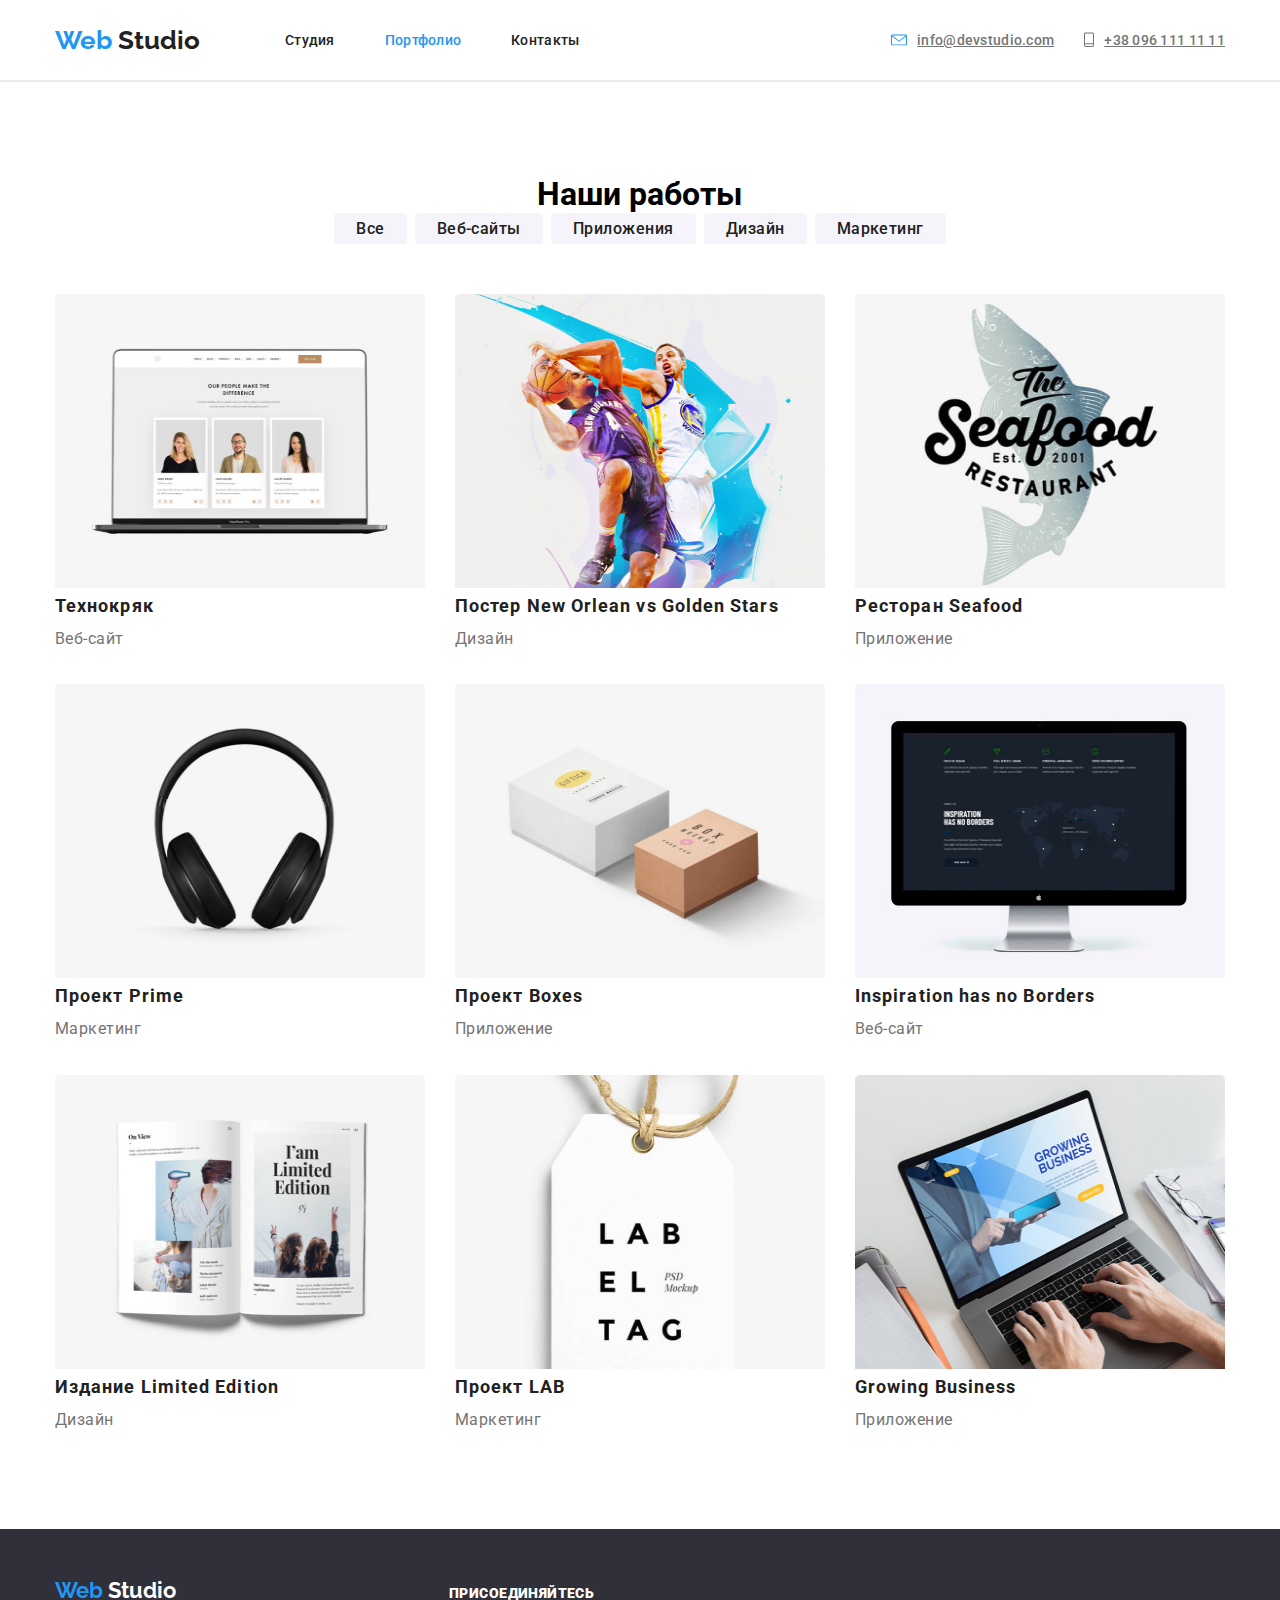
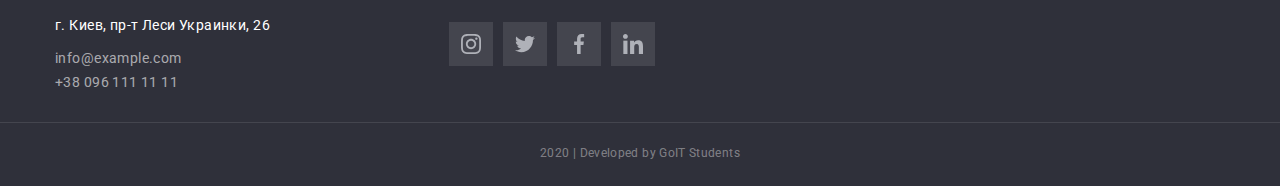
==== portfolio.html @ d361bc12 "добавляет файлы з ДЗ3" ====
<!DOCTYPE html>
<html lang="ru">
  <head>
    <meta charset="UTF-8" />
    <meta name="viewport" content="width=device-width, initial-scale=1.0" />
    <title>Portfolio</title>
    <link href="https://fonts.googleapis.com/css2?family=Raleway:wght@700&family=Roboto:wght@400;500;700;900&display=swap" rel="stylesheet">
    <link rel="stylesheet" href="https://cdnjs.cloudflare.com/ajax/libs/modern-normalize/0.6.0/modern-normalize.min.css">
    <link rel="stylesheet" href="./css/common.css">
    <link rel="stylesheet" href="./css/portfolio.css">
  </head>
  <body>
    <!-- Шапка сайта -->
    <header class="header">
      <header class="header">
        <div class="container main">
          <nav class="main-nav">
            <a class="link logo" href="./index.html"><span class="logo-accent">Web</span> Studio</a>
            <ul class="list site-nav">
              <li class="item">
                <a class="link" href="./index.html">Студия</a>
              </li>
              <li class="item">
                <a class="link current" href="./portfolio.html">Портфолио</a>
              </li>
              <li class="item">
                <a class="link" href="#">Контакты</a>
              </li>
            </ul>
          </nav>
          <ul class="list site-nav site-contacts">
            <li class="contacts-main">
              <img src="./images/mail.svg" alt="mail" />
              <a  class="link-contact" href="mailto:info@devstudio.com">info@devstudio.com</a>
            </li>
            <li class="contacts-main">
              <img src="./images/telefone.svg" alt="Telefone" />
              <a class="link-contact" href="tel:+380961111111">+38 096 111 11 11</a>
            </li>
          </ul>
        </div>
      </header>
    </header>
    <!-- Наши работы -->
    <main>
        <section class="section">
          <div class="container">
            <h1>Наши работы</h1>
            <ul class="list main-button">
                <li class="item">
                    <button class="section-buttom" type="button">Все</button>
                </li>
                <li class="item">
                    <button class="section-buttom" type="button">Веб-сайты</button>
                </li>
                <li class="item">
                    <button class="section-buttom" type="button">Приложения</button>
                </li>
                <li class="item">
                    <button class="section-buttom" type="button">Дизайн</button>
                </li>
                <li class="item">
                    <button class="section-buttom" type="button">Маркетинг</button>
                </li>
            </ul>
            <ul class="list our-works">
                <li class="item">
                    <a href="#" class="link">
                        <img src="./images/tehnocryac.jpg" alt="Ноутбук" width="370" height="294">
                        <h2 class="sectiion-title">Технокряк</h2>
                        <p class="section-subtitle">Веб-сайт</p>
                        <!-- <p class="section-description">Технокряк это современная площадка распространения коронавируса. Компании используют эту платформу для цифрового шпионажа и атак на защищённые сервера конкурентов.</p> -->
                    </a>
                </li>
                <li class="item">
                    <a href="#" class="link">
                        <img src="./images/NewOrleanvsGoldenStars.jpg" alt="Баскетболисты" width="370" height="294">
                        <h2 class="sectiion-title">Постер <span lang="en">New Orlean vs Golden Stars</span></h2>
                        <p class="section-subtitle">Дизайн</p>
                        <!-- <p class="section-description">Технокряк это современная площадка распространения коронавируса. Компании используют эту платформу для цифрового шпионажа и атак на защищённые сервера конкурентов.</p> -->
                    </a>
                </li>
                <li class="item">
                    <a href="#" class="link">
                        <img src="./images/Seafood.jpg" alt="Логотип" width="370" height="294">
                        <h2 class="sectiion-title">Ресторан <span lang="en">Seafood</span></h2>
                        <p class="section-subtitle">Приложение</p>
                        <!-- <p class="section-description">Технокряк это современная площадка распространения коронавируса. Компании используют эту платформу для цифрового шпионажа и атак на защищённые сервера конкурентов.</p> -->
                    </a>
                </li>
                <li class="item">
                    <a href="#" class="link">
                        <img src="./images/Prime.jpg" alt="Наушники" width="370" height="294">
                        <h2 class="sectiion-title">Проект <span lang="en">Prime</span></h2>
                        <p class="section-subtitle">Маркетинг</p>
                        <!-- <p class="section-description">Технокряк это современная площадка распространения коронавируса. Компании используют эту платформу для цифрового шпионажа и атак на защищённые сервера конкурентов.</p> -->
                    </a>
                </li>
                <li class="item">
                    <a href="#" class="link">
                        <img src="./images/Boxes.jpg" alt="Коробки" width="370" height="294">
                        <h2 class="sectiion-title">Проект <span lang="en">Boxes</span></h2>
                        <p class="section-subtitle">Приложение</p>
                        <!-- <p class="section-description">Технокряк это современная площадка распространения коронавируса. Компании используют эту платформу для цифрового шпионажа и атак на защищённые сервера конкурентов.</p> -->
                    </a>
                </li>
                <li class="item">
                    <a href="#" class="link">
                        <img src="./images/InspirationhasnoBorders.jpg" alt="Монитор" width="370" height="294">
                        <h2 class="sectiion-title" lang="en">Inspiration has no Borders</h2>
                        <p class="section-subtitle">Веб-сайт</p>
                        <!-- <p class="section-description">Технокряк это современная площадка распространения коронавируса. Компании используют эту платформу для цифрового шпионажа и атак на защищённые сервера конкурентов.</p> -->
                    </a>
                </li>
                <li class="item">
                    <a href="#" class="link">
                        <img src="./images/LimitedEdition.jpg" alt="Книга" width="370" height="294">
                        <h2 class="sectiion-title">Издание <span lang="en">Limited Edition</span></h2>
                        <p class="section-subtitle">Дизайн</p>
                        <!-- <p class="section-description">Технокряк это современная площадка распространения коронавируса. Компании используют эту платформу для цифрового шпионажа и атак на защищённые сервера конкурентов.</p> -->
                    </a>
                </li>
                <li class="item">
                    <a href="#" class="link">
                        <img src="./images/LAB.jpg" alt="Бирка" width="370" height="294">
                        <h2 class="sectiion-title">Проект <span lang="en">LAB</span></h2>
                        <p class="section-subtitle">Маркетинг</p>
                        <!-- <p class="section-description">Технокряк это современная площадка распространения коронавируса. Компании используют эту платформу для цифрового шпионажа и атак на защищённые сервера конкурентов.</p> -->
                    </a>
                </li>
                <li class="item">
                    <a href="#" class="link">
                        <img src="./images/GrowingBusiness.jpg" alt="Ноутбук" width="370" height="294">
                        <h2 class="sectiion-title" lang="en">Growing Business</h2>
                        <p class="section-subtitle">Приложение</p>
                        <!-- <p class="section-description">Технокряк это современная площадка распространения коронавируса. Компании используют эту платформу для цифрового шпионажа и атак на защищённые сервера конкурентов.</p> -->
                    </a>
                </li>
            </ul>
          </div>
        </section>
    </main>
    <!-- Футер -->
    <footer class="footer">
      <div class="container footer-colums">
        <div class="item">
          <a class="link footer-logo" href="./index.html"><span class="footer-logo-accent">Web</span> Studio</a>
          <address class="adress">г. Киев, пр-т Леси Украинки, 26</address>
          <address>
            <ul class="list footer-link">
              <li>
                <a class="link footer-link-contact" href="mailto:info@example.com">info@example.com</a>
              </li>
              <li>
                <a class="link footer-link-contact" href="tel:+380961111111">+38 096 111 11 11</a>
              </li>
            </ul>
          </address>
        </div>
        <div class="item join-in">
          <p class="social-links"><b>присоединяйтесь</b></p>
          <ul class="list footer-social">
            <li class="social-footer-link">
              <a href="https://www.instagram.com/"><img class="img-footer" src="./images/instagram.svg" alt="Инстаграм"/></a>
            </li>
            <li class="social-footer-link">
              <a href="https://twitter.com/"><img class="img-footer" src="./images/twitter.svg" alt="Твиттер"/></a>
            </li>
            <li class="social-footer-link">
              <a href="https://www.facebook.com/"><img class="img-footer" src="./images/facebook.svg" alt="Фейсбук"/></a>
            </li>
            <li class="social-footer-link">
              <a href="https://www.linkedin.com/"><img class="img-footer" src="./images/linkedin.svg" alt="Линкедин"/></a>
            </li>
          </ul>
        </div>
      </div>
      <div>
        <p class="copirait">2020 &verbar; Developed by GoIT Students</p>
      </div>
    </footer>
  </body>
</html>
---- css/common.css ----
:root {
    --primary-text-color: #212121;
    --text-color: #757575;
    --accent-color: #2196F3;
    --primary-white-color: #ffffff;
    --footer-second-text-color: rgba(255, 255, 255, 0.4);
    --footer-three-text-color: rgba(255, 255, 255, 0.6);
    --bacground-three-color: rgba(47, 48, 58, 0.8);
    --bacground-color: #E5E5E5;
    --bacground-second-color: #F5F4FA;
    --footer-bacground-color: #2F303A;
    --border-bottom-color: #ECECEC;
    --border-footer-solid: rgba(255, 255, 255, 0.1);
}

body {
    color: var(--primary-text-color:);
    font-family: 'Roboto', sans-serif;
}

h2, h3 {
    font-weight: 700;
}

h1, h2, h3, h4, p {
    margin-bottom: 0;
    margin-top: 0;
}

img {
    display: block;
}
.container {
    width: 1200px;
    padding-left: 15px;
    padding-right: 15px;
    margin: 0 auto;
}

.section {
    padding: 94px 0;
    text-align: center;
}

.list {
    padding: 0;
    margin: 0;
    list-style: none;
}

.link, .current {
    text-decoration: none;
}

.header {
    border-bottom: 1px solid var(--border-bottom-color);
}

.main {
    display: flex;
}

.main-nav {
    display: flex;
    align-items: center;
}

/* Шапка сайта */
.logo {
    margin-right: 85px;

    color: var(--primary-text-color);
    font-family: 'Raleway', sans-serif;
    font-weight: 700;
    font-size: 26px;
    line-height: 31px;
}

.site-nav {
    display: flex;
    
    font-weight: 500;
    font-size: 14px;
    line-height: 16px;
    letter-spacing: 0.02em;
}

.contacts-main {
    display: flex;
}

.logo:hover, .logo:focus {
    color: var(--accent-color);
}

.logo-accent {
    color: var(--accent-color);
}

.logo-accent:hover, .logo-accent:focus {
    color: var(--primary-text-color);
}

.site-nav .link {
    display: block;
    padding: 32px 0px;

    color: var(--primary-text-color);
}

.site-nav .item:not(:last-child) {
    margin-right: 50px;
}


.site-nav .link:hover, .site-nav .link:focus {
    color: var(--accent-color);
}

.site-nav .link.current {
    color: var(--accent-color);
}

.site-nav .link.current:hover, .site-nav .link.current:focus {
    color: var(--primary-text-color);
}

.site-nav .contacts-main .link-contact {
    display: block;
    padding: 32px 0;
    margin-left: 10px;

    color: var(--text-color);
}

.site-contacts {
    margin-left: auto;
}

.site-nav .contacts-main:not(:last-child) {
    margin-right: 30px;
}

.site-nav .link-contact:hover, .site-nav .link-contact:focus {
    color: var(--accent-color);
}

/* Футер сайта */
.footer {
    background-color: var(--footer-bacground-color);
}
.footer-logo {
    color: var(--primary-white-color);
    font-family: Raleway;
    font-weight: 700;
    font-size: 22px;
    line-height: 26px;
}

.footer-logo-accent {
    color: var(--accent-color);
}

.footer-logo-accent:hover, .footer-logo-accent:focus {
    color: var(--primary-white-color);
}

.footer-logo:hover, .footer-logo:focus {
    color: var(--accent-color);
}

.footer-logo, .footer-logo-accent {
    background-color: var(--footer-bacground-color);
}

.adress {
    margin-bottom: 9px;
    margin-top: 10px;

    color: var(--primary-white-color);
    background-color: var(--footer-bacground-color);
    font-style: normal;
    font-size: 14px;
    line-height: 24px;
    letter-spacing: 0.03em;
}

.footer-link .footer-link-contact {
    margin-bottom: 9px;

    color: var(--footer-three-text-color);
    background-color: var(--footer-bacground-color);
    font-style: normal;
    font-size: 14px;
    line-height: 24px;
    letter-spacing: 0.03em;
}

.footer-link .footer-link-contact:hover, .footer-link .footer-link-contact:focus {
    color: var(--accent-color);
}

.social-links {
    margin-bottom: 21px;

    color: var(--primary-white-color);
    background-color: var(--footer-bacground-color);
    font-weight: 700;
    font-size: 14px;
    line-height: 16px;
    letter-spacing: 0.03em;
    text-transform: uppercase;
}

.copirait {
    padding: 18px 0 21px 0;

    color: var(--footer-second-text-color);
    background-color: var(--footer-bacground-color);
    font-size: 12px;
    line-height: 24px;
    text-align: center;
    letter-spacing: 0.03em;

    border-top: 1px solid var(--border-footer-solid);
}

.img-footer {
    display: block;
    padding: 12px;

    background-color: var(--border-footer-solid);
}

.footer-colums {
    display: flex;
    align-items: baseline;
}

.footer-colums .item:not(:last-child) {
    margin-right: 179px;
}

.footer-social {
    display: flex;
}

.footer-social .social-footer-link:not(:last-child) {
    margin-right: 10px;
}

.footer .join-in {
    padding: 56px 0;
}
---- css/portfolio.css ----
.main-button {
    display: flex;
    justify-content: center;
    margin-bottom: 50px;
}

.main-button .item:not(:last-child) {
    margin-right: 8px;
}

.section-buttom {
    padding: 6px 22px;
    border: none;
    font: inherit;
    color: inherit;
    background-color: transparent;
    border-radius: 4px;

    color: var(--primary-text-color);
    background-color: var(--bacground-second-color);
    font-family: inherit;
    font-weight: 500;
    font-size: 16px;
    line-height: 1.2;
    text-align: center;
    letter-spacing: 0.03em;
}

.our-works {
    display: flex;
    flex-wrap: wrap;
}

.our-works .item {
    width: calc((100% - 60px) / 3);
    margin-right: 30px;
    margin-bottom: 30px;
}

.our-works .item:nth-child(3n) {
    margin-right: 0;
}

.our-works .item:nth-last-child(-n + 3) {
    margin-bottom: 0;
}

.section-buttom:hover, .section-buttom:focus {
    color: var(--primary-white-color);
    background-color: var(--accent-color);
}

.sectiion-title {
    color: var(--primary-text-color);
    font-weight: bold;
    font-size: 18px;
    line-height: 2;
    letter-spacing: 0.06em;
    text-align: left;
}

.section-subtitle {
    color: var(--text-color);
    font-size: 16px;
    line-height: 1.9;
    letter-spacing: 0.03em;
    text-align: left;
}

.section-description {
    color: var(--primary-white-color);
    background-color: var(--accent-color);
    font-size: 18px;
    line-height: 1.6;
    letter-spacing: 0.03em;
}
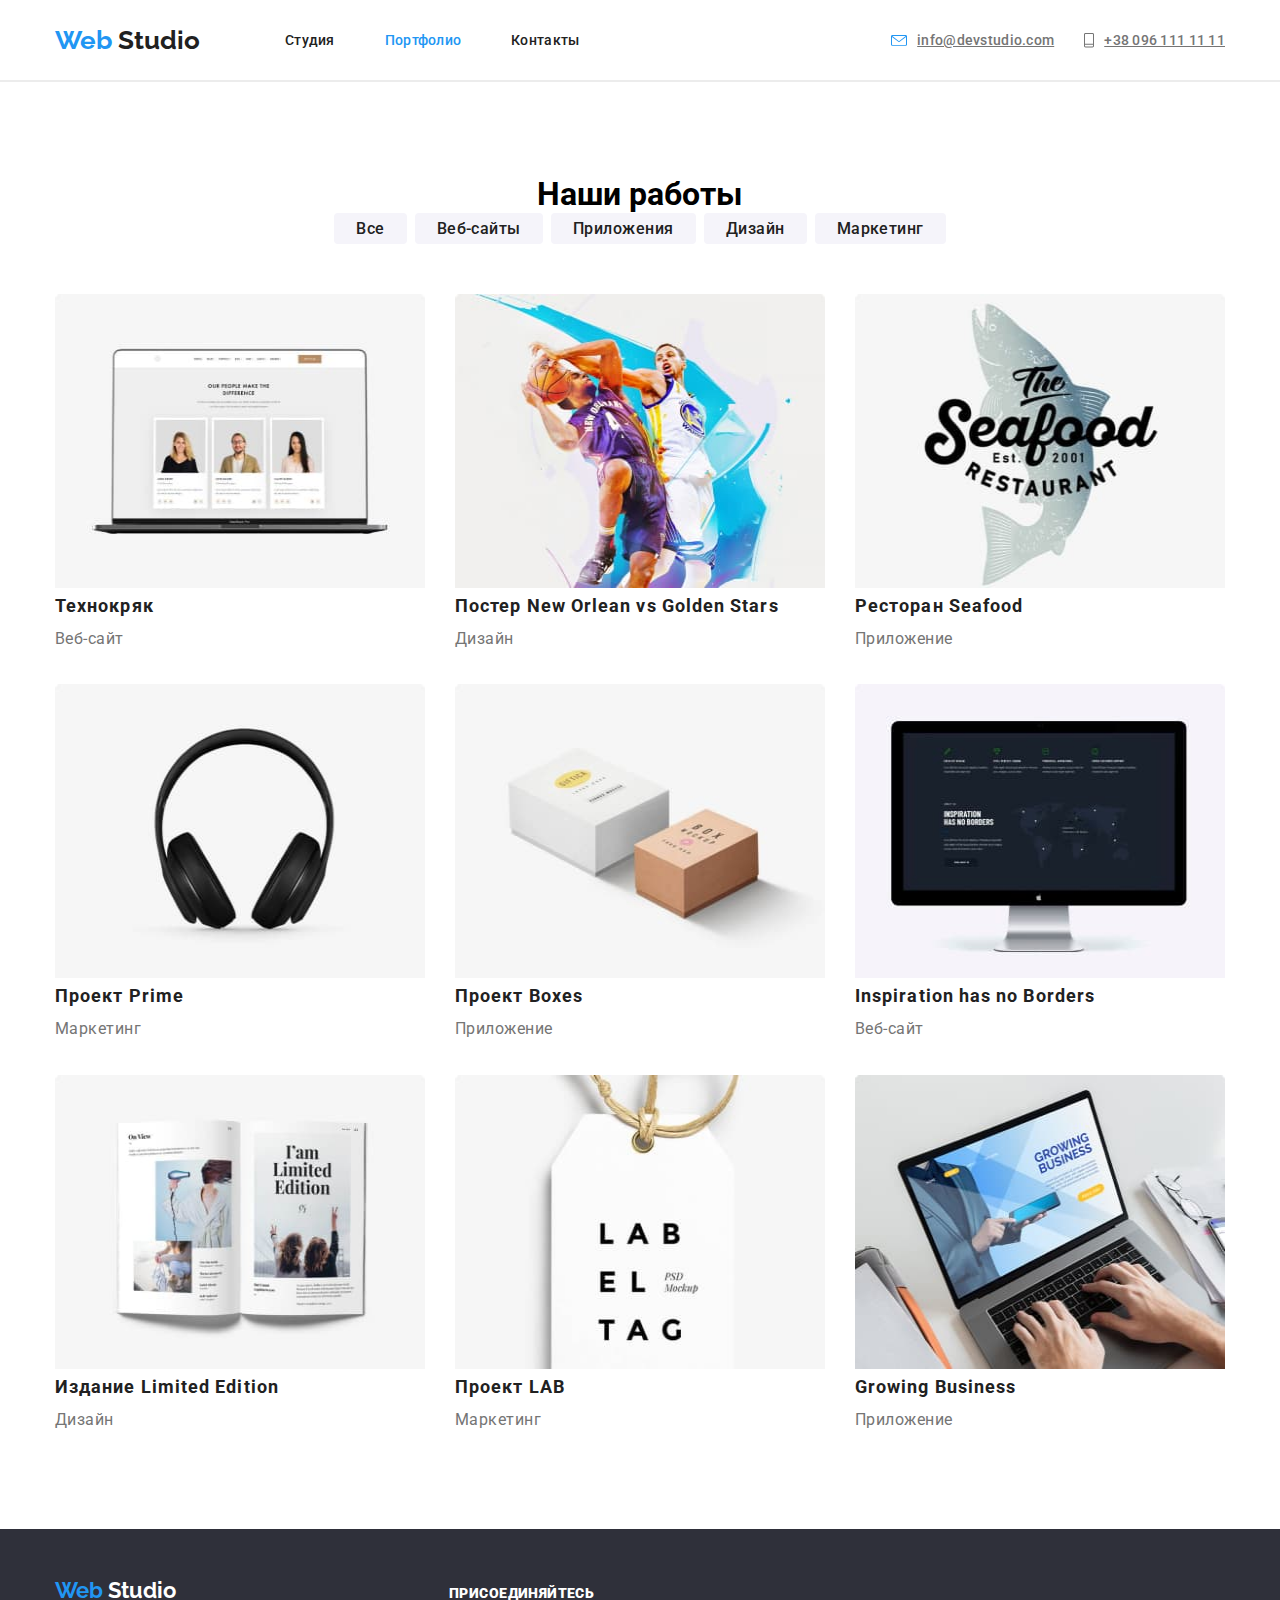
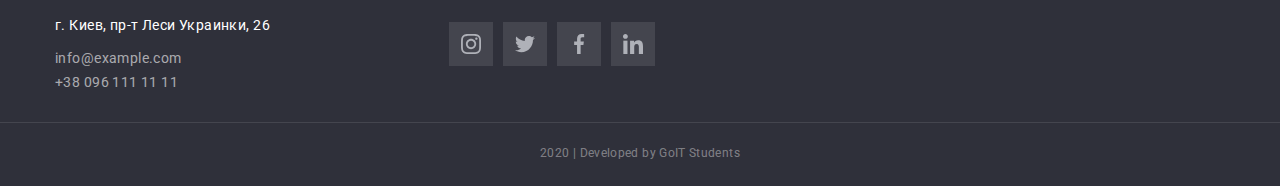
==== commit 972f4815: "Добавляет оптимизированные фото и иконки в шапке через бифор" ====
--- a/portfolio.html
+++ b/portfolio.html
@@ -29,12 +29,10 @@
             </ul>
           </nav>
           <ul class="list site-nav site-contacts">
-            <li class="contacts-main">
-              <img src="./images/mail.svg" alt="mail" />
+            <li class="contacts-main icon-mail">
               <a  class="link-contact" href="mailto:info@devstudio.com">info@devstudio.com</a>
             </li>
-            <li class="contacts-main">
-              <img src="./images/telefone.svg" alt="Telefone" />
+            <li class="contacts-main icon-tel">
               <a class="link-contact" href="tel:+380961111111">+38 096 111 11 11</a>
             </li>
           </ul>
--- a/css/common.css
+++ b/css/common.css
@@ -145,6 +145,22 @@
     color: var(--accent-color);
 }
 
+.icon-mail::before {
+    content: "";
+    width: 16px;
+    background-image: url("../images/mail.svg");
+    background-repeat: no-repeat;
+    background-position: center;
+}
+
+.icon-tel::before {
+    content: "";
+    width: 10px;
+    background-image: url("../images/telefone.svg");
+    background-repeat: no-repeat;
+    background-position: center;
+}
+
 /* Футер сайта */
 .footer {
     background-color: var(--footer-bacground-color);
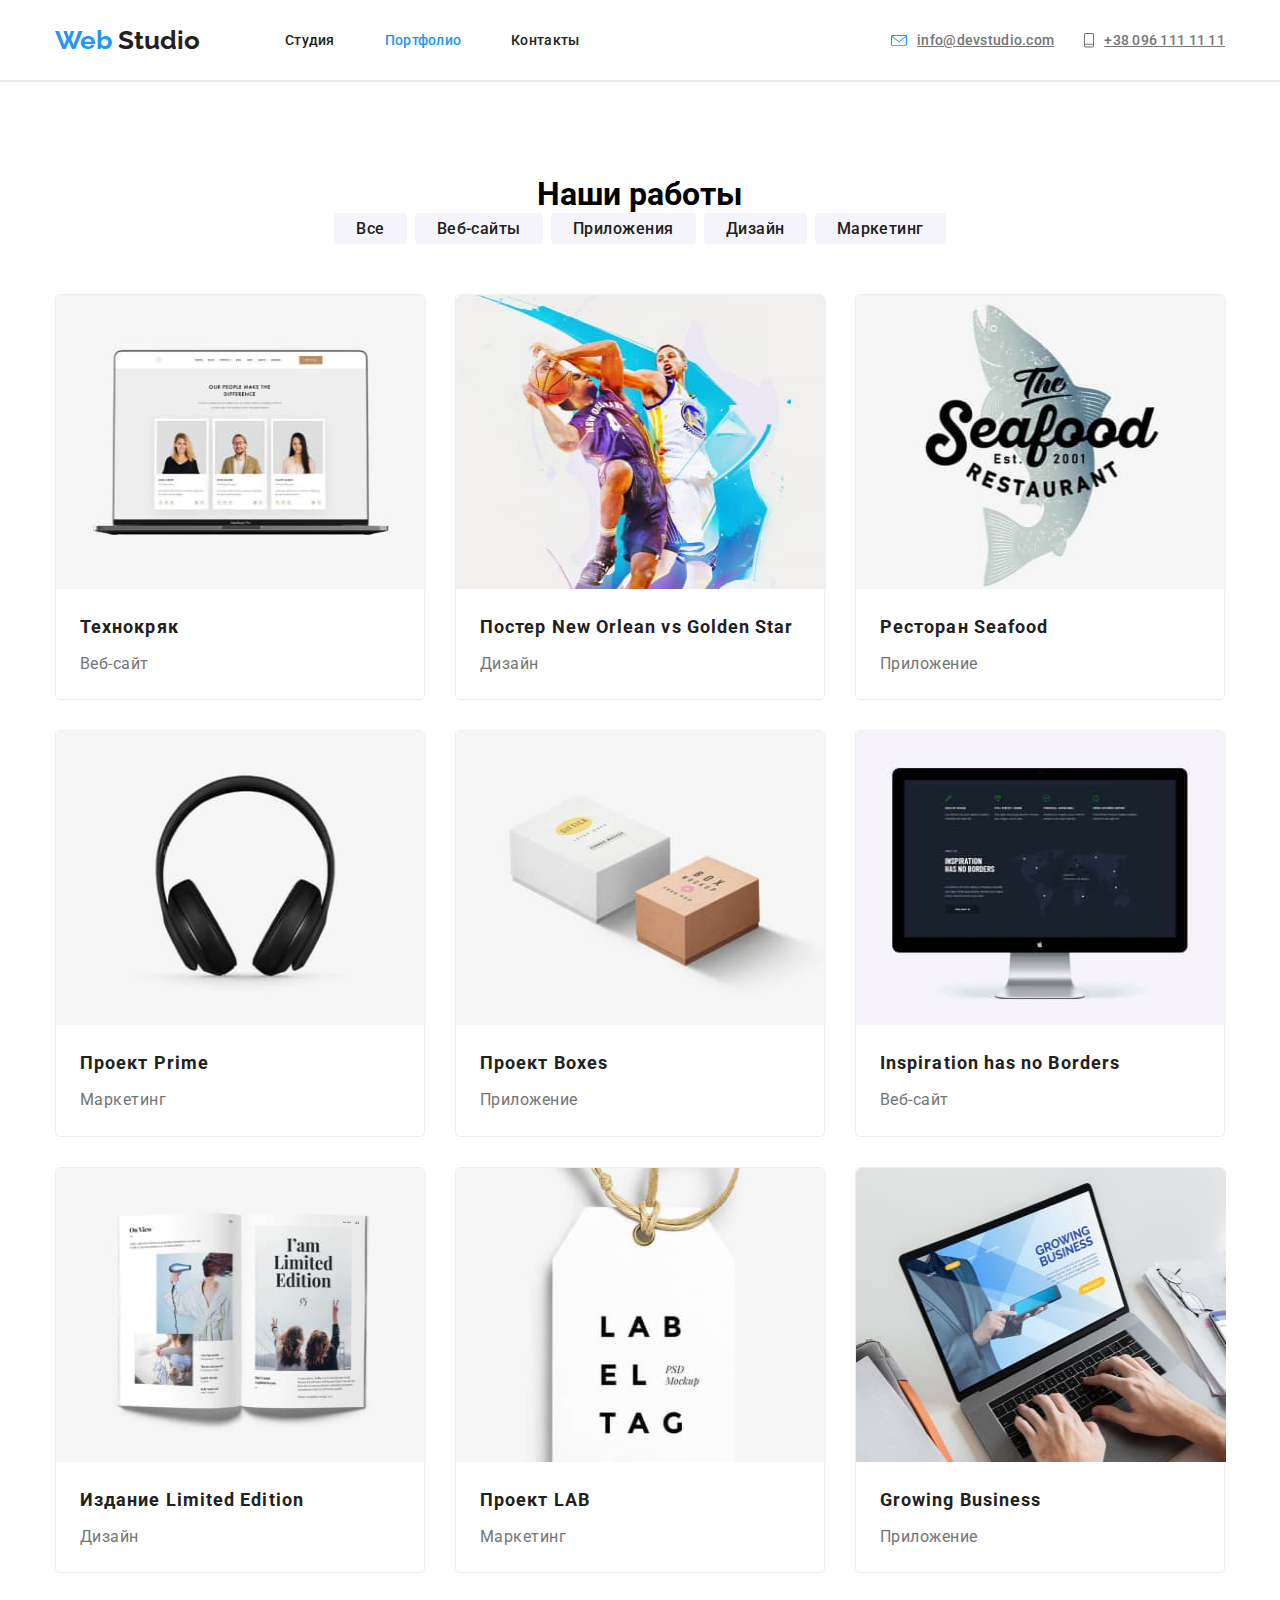
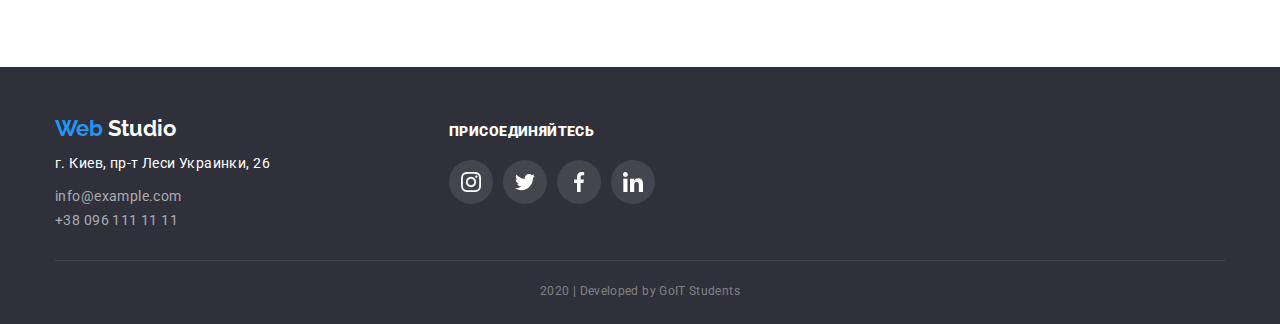
==== commit d44b8200: "Добавляет изменения фона для портфолио а ховер на социконки" ====
--- a/portfolio.html
+++ b/portfolio.html
@@ -64,7 +64,7 @@
             <ul class="list our-works">
                 <li class="item">
                     <a href="#" class="link">
-                        <img src="./images/tehnocryac.jpg" alt="Ноутбук" width="370" height="294">
+                        <img class="img-our-team" src="./images/tehnocryac.jpg" alt="Ноутбук" width="370" height="294">
                         <h2 class="sectiion-title">Технокряк</h2>
                         <p class="section-subtitle">Веб-сайт</p>
                         <!-- <p class="section-description">Технокряк это современная площадка распространения коронавируса. Компании используют эту платформу для цифрового шпионажа и атак на защищённые сервера конкурентов.</p> -->
@@ -72,15 +72,15 @@
                 </li>
                 <li class="item">
                     <a href="#" class="link">
-                        <img src="./images/NewOrleanvsGoldenStars.jpg" alt="Баскетболисты" width="370" height="294">
-                        <h2 class="sectiion-title">Постер <span lang="en">New Orlean vs Golden Stars</span></h2>
+                        <img class="img-our-team" src="./images/NewOrleanvsGoldenStars.jpg" alt="Баскетболисты" width="370" height="294">
+                        <h2 class="sectiion-title">Постер <span lang="en">New Orlean vs Golden Star</span></h2>
                         <p class="section-subtitle">Дизайн</p>
                         <!-- <p class="section-description">Технокряк это современная площадка распространения коронавируса. Компании используют эту платформу для цифрового шпионажа и атак на защищённые сервера конкурентов.</p> -->
                     </a>
                 </li>
                 <li class="item">
                     <a href="#" class="link">
-                        <img src="./images/Seafood.jpg" alt="Логотип" width="370" height="294">
+                        <img class="img-our-team" src="./images/Seafood.jpg" alt="Логотип" width="370" height="294">
                         <h2 class="sectiion-title">Ресторан <span lang="en">Seafood</span></h2>
                         <p class="section-subtitle">Приложение</p>
                         <!-- <p class="section-description">Технокряк это современная площадка распространения коронавируса. Компании используют эту платформу для цифрового шпионажа и атак на защищённые сервера конкурентов.</p> -->
@@ -88,7 +88,7 @@
                 </li>
                 <li class="item">
                     <a href="#" class="link">
-                        <img src="./images/Prime.jpg" alt="Наушники" width="370" height="294">
+                        <img class="img-our-team" src="./images/Prime.jpg" alt="Наушники" width="370" height="294">
                         <h2 class="sectiion-title">Проект <span lang="en">Prime</span></h2>
                         <p class="section-subtitle">Маркетинг</p>
                         <!-- <p class="section-description">Технокряк это современная площадка распространения коронавируса. Компании используют эту платформу для цифрового шпионажа и атак на защищённые сервера конкурентов.</p> -->
@@ -96,7 +96,7 @@
                 </li>
                 <li class="item">
                     <a href="#" class="link">
-                        <img src="./images/Boxes.jpg" alt="Коробки" width="370" height="294">
+                        <img class="img-our-team" src="./images/Boxes.jpg" alt="Коробки" width="370" height="294">
                         <h2 class="sectiion-title">Проект <span lang="en">Boxes</span></h2>
                         <p class="section-subtitle">Приложение</p>
                         <!-- <p class="section-description">Технокряк это современная площадка распространения коронавируса. Компании используют эту платформу для цифрового шпионажа и атак на защищённые сервера конкурентов.</p> -->
@@ -104,7 +104,7 @@
                 </li>
                 <li class="item">
                     <a href="#" class="link">
-                        <img src="./images/InspirationhasnoBorders.jpg" alt="Монитор" width="370" height="294">
+                        <img class="img-our-team" src="./images/InspirationhasnoBorders.jpg" alt="Монитор" width="370" height="294">
                         <h2 class="sectiion-title" lang="en">Inspiration has no Borders</h2>
                         <p class="section-subtitle">Веб-сайт</p>
                         <!-- <p class="section-description">Технокряк это современная площадка распространения коронавируса. Компании используют эту платформу для цифрового шпионажа и атак на защищённые сервера конкурентов.</p> -->
@@ -112,7 +112,7 @@
                 </li>
                 <li class="item">
                     <a href="#" class="link">
-                        <img src="./images/LimitedEdition.jpg" alt="Книга" width="370" height="294">
+                        <img class="img-our-team" src="./images/LimitedEdition.jpg" alt="Книга" width="370" height="294">
                         <h2 class="sectiion-title">Издание <span lang="en">Limited Edition</span></h2>
                         <p class="section-subtitle">Дизайн</p>
                         <!-- <p class="section-description">Технокряк это современная площадка распространения коронавируса. Компании используют эту платформу для цифрового шпионажа и атак на защищённые сервера конкурентов.</p> -->
@@ -120,7 +120,7 @@
                 </li>
                 <li class="item">
                     <a href="#" class="link">
-                        <img src="./images/LAB.jpg" alt="Бирка" width="370" height="294">
+                        <img class="img-our-team" src="./images/LAB.jpg" alt="Бирка" width="370" height="294">
                         <h2 class="sectiion-title">Проект <span lang="en">LAB</span></h2>
                         <p class="section-subtitle">Маркетинг</p>
                         <!-- <p class="section-description">Технокряк это современная площадка распространения коронавируса. Компании используют эту платформу для цифрового шпионажа и атак на защищённые сервера конкурентов.</p> -->
@@ -128,7 +128,7 @@
                 </li>
                 <li class="item">
                     <a href="#" class="link">
-                        <img src="./images/GrowingBusiness.jpg" alt="Ноутбук" width="370" height="294">
+                        <img class="img-our-team" src="./images/GrowingBusiness.jpg" alt="Ноутбук" width="370" height="294">
                         <h2 class="sectiion-title" lang="en">Growing Business</h2>
                         <p class="section-subtitle">Приложение</p>
                         <!-- <p class="section-description">Технокряк это современная площадка распространения коронавируса. Компании используют эту платформу для цифрового шпионажа и атак на защищённые сервера конкурентов.</p> -->
@@ -140,40 +140,40 @@
     </main>
     <!-- Футер -->
     <footer class="footer">
-      <div class="container footer-colums">
-        <div class="item">
-          <a class="link footer-logo" href="./index.html"><span class="footer-logo-accent">Web</span> Studio</a>
-          <address class="adress">г. Киев, пр-т Леси Украинки, 26</address>
-          <address>
-            <ul class="list footer-link">
-              <li>
-                <a class="link footer-link-contact" href="mailto:info@example.com">info@example.com</a>
+      <div class="container">
+        <div class="footer-colums">
+          <div class="item">
+            <a class="link footer-logo" href="./index.html"><span class="footer-logo-accent">Web</span> Studio</a>
+            <address class="adress">г. Киев, пр-т Леси Украинки, 26</address>
+            <address>
+              <ul class="list footer-link">
+                <li>
+                  <a class="link footer-link-contact" href="mailto:info@example.com">info@example.com</a>
+                </li>
+                <li>
+                  <a class="link footer-link-contact" href="tel:+380961111111">+38 096 111 11 11</a>
+                </li>
+              </ul>
+            </address>
+          </div>
+          <div class="item join-in">
+            <p class="social-links"><b>присоединяйтесь</b></p>
+            <ul class="list footer-social">
+              <li class="social-footer-link">
+                <a href="https://www.instagram.com/"><img class="img-footer" src="./images/instagram-wite.svg" alt="Инстаграм"/></a>
               </li>
-              <li>
-                <a class="link footer-link-contact" href="tel:+380961111111">+38 096 111 11 11</a>
+              <li class="social-footer-link">
+                <a href="https://twitter.com/"><img class="img-footer" src="./images/twitter-wite.svg" alt="Твиттер"/></a>
+              </li>
+              <li class="social-footer-link">
+                <a href="https://www.facebook.com/"><img class="img-footer" src="./images/facebook-wite.svg" alt="Фейсбук"/></a>
+              </li>
+              <li class="social-footer-link">
+                <a href="https://www.linkedin.com/"><img class="img-footer" src="./images/linkedin-wite.svg" alt="Линкедин"/></a>
               </li>
             </ul>
-          </address>
+          </div>
         </div>
-        <div class="item join-in">
-          <p class="social-links"><b>присоединяйтесь</b></p>
-          <ul class="list footer-social">
-            <li class="social-footer-link">
-              <a href="https://www.instagram.com/"><img class="img-footer" src="./images/instagram.svg" alt="Инстаграм"/></a>
-            </li>
-            <li class="social-footer-link">
-              <a href="https://twitter.com/"><img class="img-footer" src="./images/twitter.svg" alt="Твиттер"/></a>
-            </li>
-            <li class="social-footer-link">
-              <a href="https://www.facebook.com/"><img class="img-footer" src="./images/facebook.svg" alt="Фейсбук"/></a>
-            </li>
-            <li class="social-footer-link">
-              <a href="https://www.linkedin.com/"><img class="img-footer" src="./images/linkedin.svg" alt="Линкедин"/></a>
-            </li>
-          </ul>
-        </div>
-      </div>
-      <div>
         <p class="copirait">2020 &verbar; Developed by GoIT Students</p>
       </div>
     </footer>
--- a/css/common.css
+++ b/css/common.css
@@ -11,6 +11,8 @@
     --footer-bacground-color: #2F303A;
     --border-bottom-color: #ECECEC;
     --border-footer-solid: rgba(255, 255, 255, 0.1);
+    --border-customers-color: #AFB1B8;
+    --border-our-team-color: #EEEEEE;
 }
 
 body {
@@ -241,11 +243,19 @@
     border-top: 1px solid var(--border-footer-solid);
 }
 
-.img-footer {
-    display: block;
-    padding: 12px;
+.footer-social > .social-footer-link {
+    display: flex;
+    width: 44px;
+    height: 44px;
+    justify-content: center;
+    align-items: center;
 
     background-color: var(--border-footer-solid);
+    border-radius: 22px;
+}
+
+.footer-social > .social-footer-link:hover, .footer-social > .social-footer-link:focus {
+    background-color: var(--accent-color);
 }
 
 .footer-colums {
--- a/css/portfolio.css
+++ b/css/portfolio.css
@@ -35,6 +35,15 @@
     width: calc((100% - 60px) / 3);
     margin-right: 30px;
     margin-bottom: 30px;
+
+    border: 1px solid var(--border-our-team-color);
+    border-radius: 5px;
+}
+
+.img-our-team {
+    border-top-left-radius: 5px;
+    border-top-right-radius: 5px;
+    margin-bottom: 20px;
 }
 
 .our-works .item:nth-child(3n) {
@@ -47,7 +56,9 @@
 
 .section-buttom:hover, .section-buttom:focus {
     color: var(--primary-white-color);
+    box-shadow: 0px 2px 2px rgba(0, 0, 0, 0.12), 0px 1px 2px rgba(0, 0, 0, 0.08), 0px 3px 1px rgba(0, 0, 0, 0.1);
     background-color: var(--accent-color);
+    cursor: pointer;
 }
 
 .sectiion-title {
@@ -57,6 +68,8 @@
     line-height: 2;
     letter-spacing: 0.06em;
     text-align: left;
+
+    margin: 0 24px 4px 24px;
 }
 
 .section-subtitle {
@@ -65,6 +78,8 @@
     line-height: 1.9;
     letter-spacing: 0.03em;
     text-align: left;
+
+    margin: 0 24px 20px 24px;
 }
 
 .section-description {
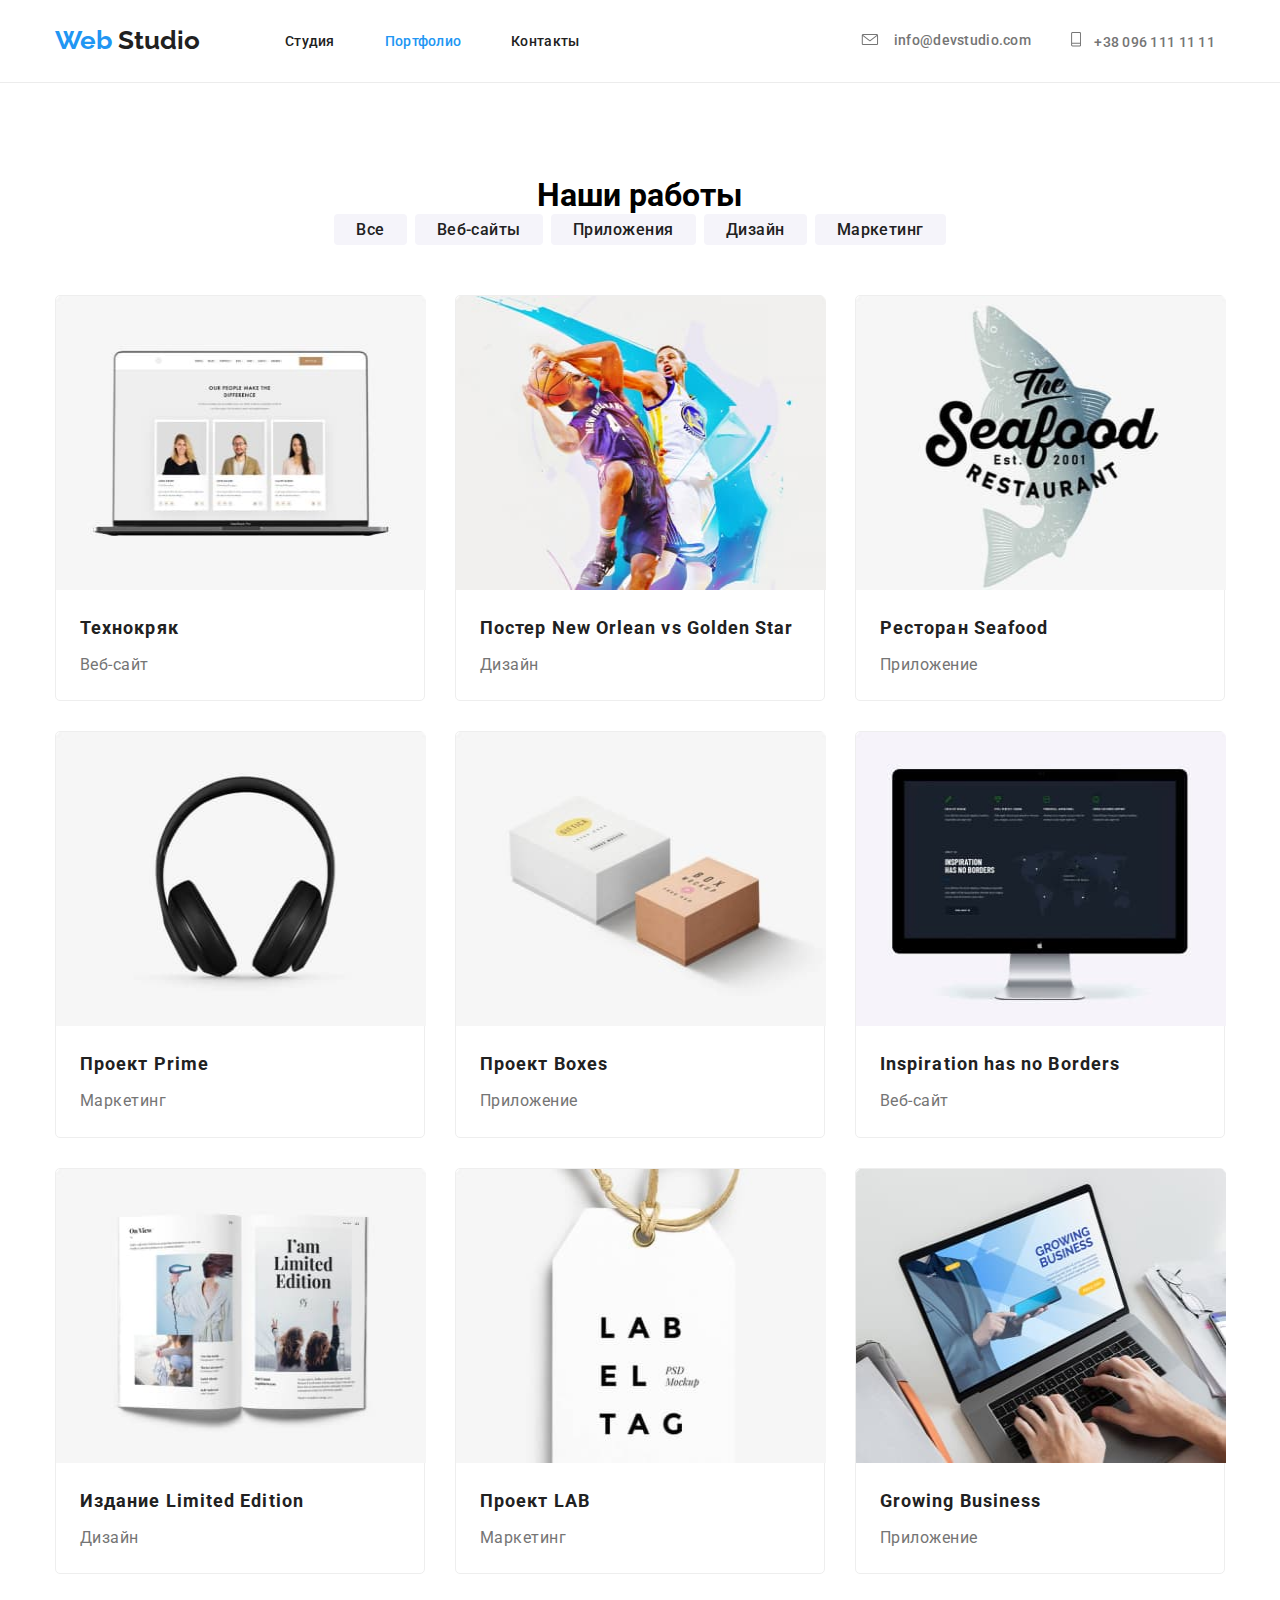
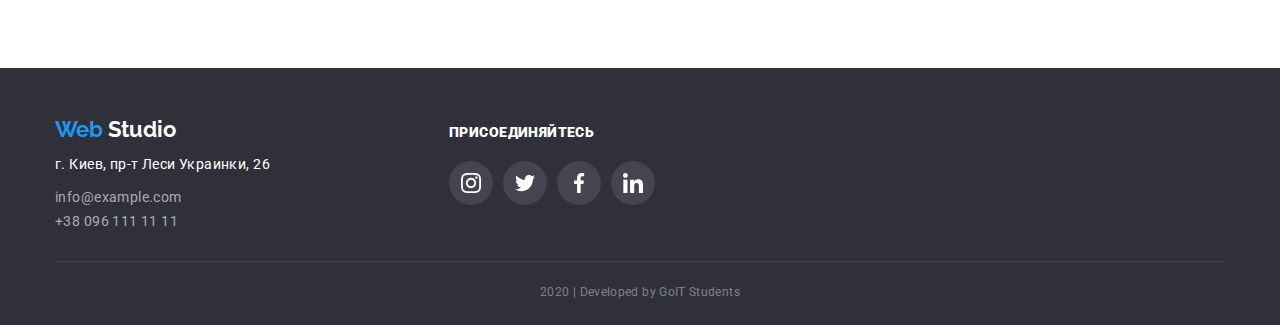
==== commit 32697280: "Добавляет инлайн свг на соц иконки в нашей команде" ====
--- a/portfolio.html
+++ b/portfolio.html
@@ -12,32 +12,39 @@
   <body>
     <!-- Шапка сайта -->
     <header class="header">
-      <header class="header">
-        <div class="container main">
-          <nav class="main-nav">
-            <a class="link logo" href="./index.html"><span class="logo-accent">Web</span> Studio</a>
-            <ul class="list site-nav">
-              <li class="item">
-                <a class="link" href="./index.html">Студия</a>
-              </li>
-              <li class="item">
-                <a class="link current" href="./portfolio.html">Портфолио</a>
-              </li>
-              <li class="item">
-                <a class="link" href="#">Контакты</a>
-              </li>
-            </ul>
-          </nav>
-          <ul class="list site-nav site-contacts">
-            <li class="contacts-main icon-mail">
-              <a  class="link-contact" href="mailto:info@devstudio.com">info@devstudio.com</a>
+      <div class="container main">
+        <nav class="main-nav">
+          <a class="link logo" href="./index.html"><span class="logo-accent">Web</span> Studio</a>
+          <ul class="list site-nav">
+            <li class="item">
+              <a class="link" href="./index.html">Студия</a>
             </li>
-            <li class="contacts-main icon-tel">
-              <a class="link-contact" href="tel:+380961111111">+38 096 111 11 11</a>
+            <li class="item">
+              <a class="link current" href="./portfolio.html">Портфолио</a>
+            </li>
+            <li class="item">
+              <a class="link" href="#">Контакты</a>
             </li>
           </ul>
-        </div>
-      </header>
+        </nav>
+        <ul class="list site-nav site-contacts">
+          <li class="contacts-main">
+            <a  class="link link-contact" href="mailto:info@devstudio.com">
+              <svg class="icon-mail" width="22" height="11.2">
+                <use href="./images/sprite.svg#mail"></use>
+              </svg>
+              info@devstudio.com</a>
+          </li>
+          <li class="contacts-main icon-tel">
+            <a class="link link-contact" href="tel:+380961111111">
+              <svg class="icon-tel" width="10" height="14.94">
+                <use href="./images/sprite.svg#telefone"></use>
+              </svg>
+              +38 096 111 11 11</a>
+          </li>
+        </ul>
+      </div>
+    </header>
     </header>
     <!-- Наши работы -->
     <main>
--- a/css/common.css
+++ b/css/common.css
@@ -147,22 +147,23 @@
     color: var(--accent-color);
 }
 
-.icon-mail::before {
-    content: "";
-    width: 16px;
-    background-image: url("../images/mail.svg");
-    background-repeat: no-repeat;
-    background-position: center;
-}
-
-.icon-tel::before {
-    content: "";
-    width: 10px;
-    background-image: url("../images/telefone.svg");
-    background-repeat: no-repeat;
-    background-position: center;
-}
-
+.icon-mail {
+    margin-right: 10px;
+    fill: var(--text-color);
+}
+
+.icon-tel {
+    margin-right: 10px;
+    fill: var(--text-color);
+}
+
+.icon-mail:hover, .icon-mail:focus {
+    fill: var(--accent-color);
+}
+
+.icon-tel:hover, .icon-tel:focus {
+    fill: var(--accent-color);
+}
 /* Футер сайта */
 .footer {
     background-color: var(--footer-bacground-color);
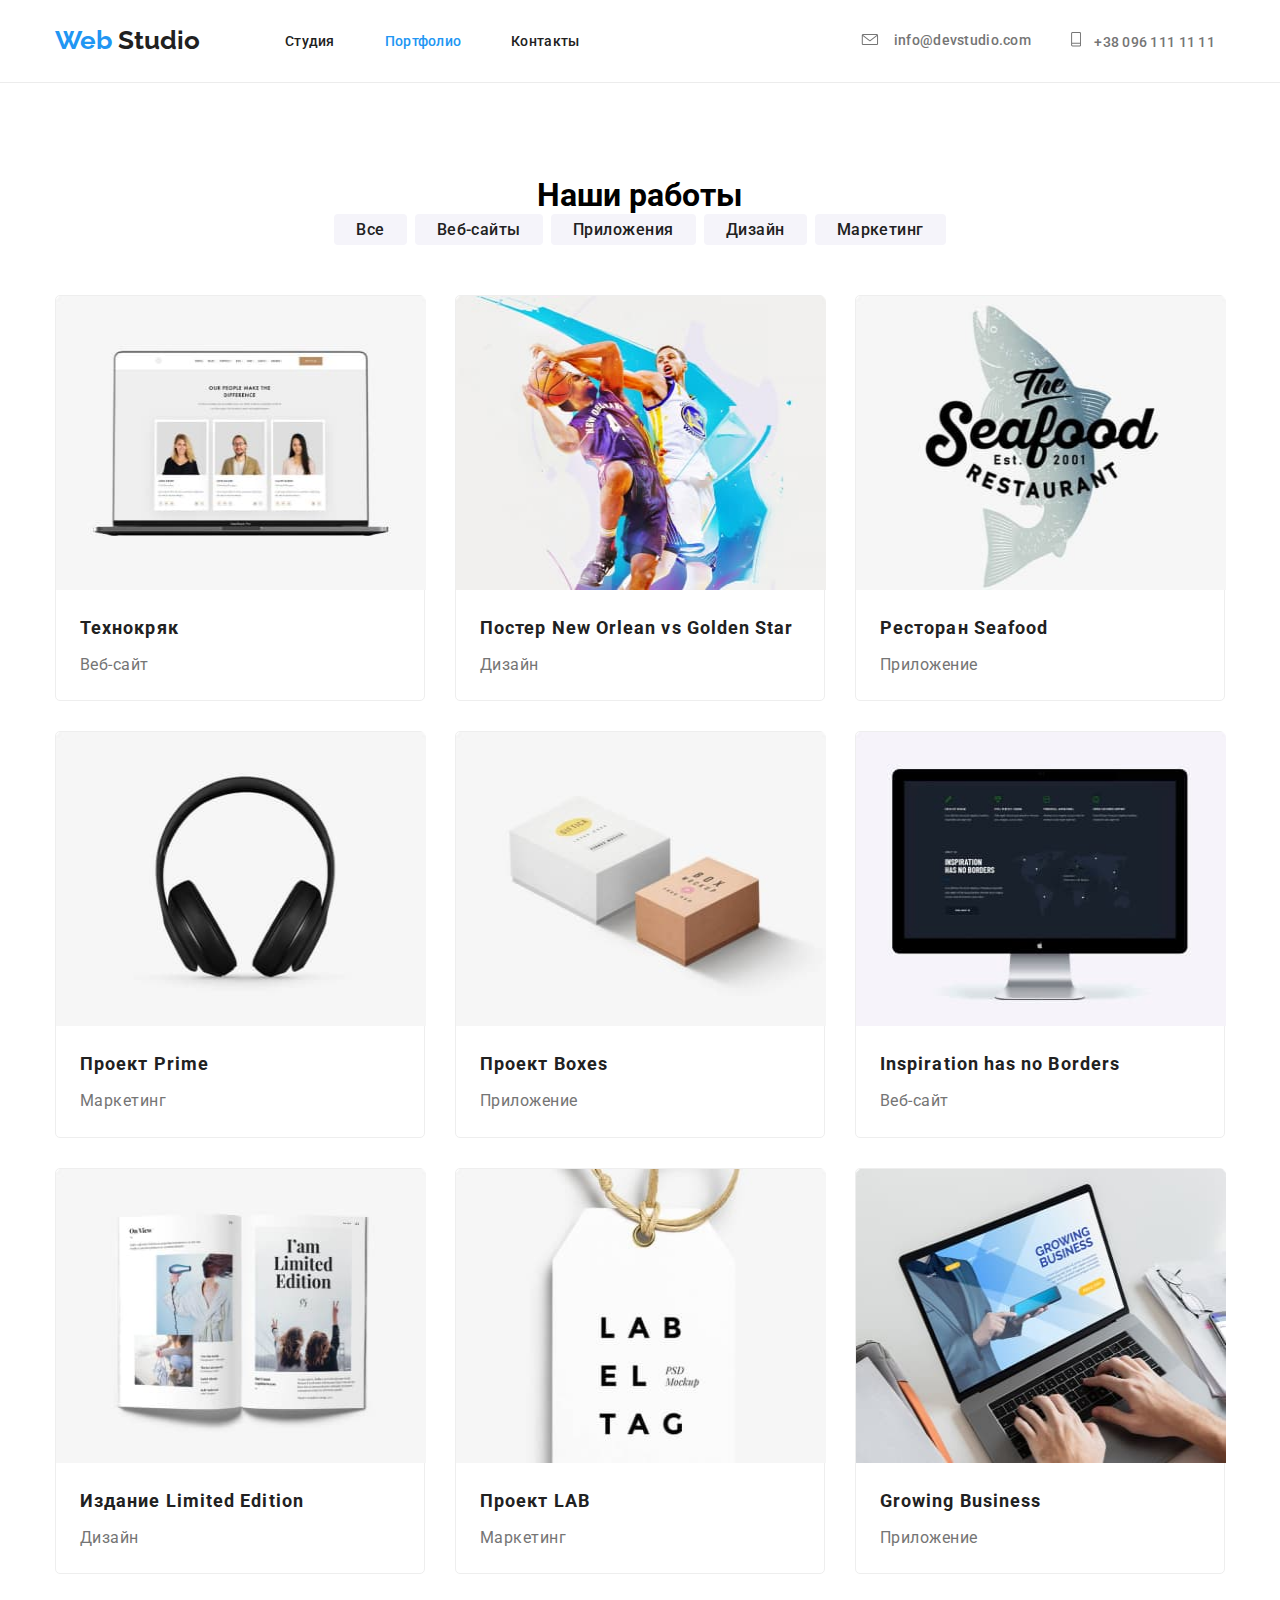
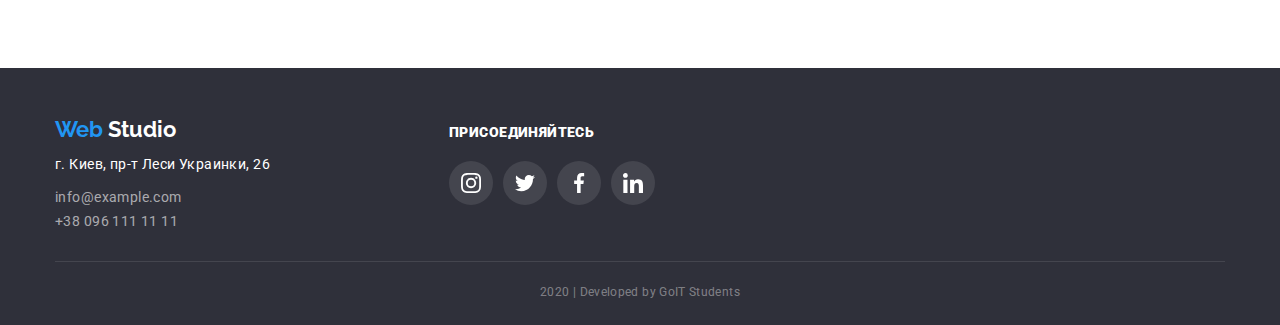
==== commit 8ca9f099: "Добавляет ховер и свг в иконки футера" ====
--- a/portfolio.html
+++ b/portfolio.html
@@ -167,16 +167,32 @@
             <p class="social-links"><b>присоединяйтесь</b></p>
             <ul class="list footer-social">
               <li class="social-footer-link">
-                <a href="https://www.instagram.com/"><img class="img-footer" src="./images/instagram-wite.svg" alt="Инстаграм"/></a>
-              </li>
-              <li class="social-footer-link">
-                <a href="https://twitter.com/"><img class="img-footer" src="./images/twitter-wite.svg" alt="Твиттер"/></a>
-              </li>
-              <li class="social-footer-link">
-                <a href="https://www.facebook.com/"><img class="img-footer" src="./images/facebook-wite.svg" alt="Фейсбук"/></a>
-              </li>
-              <li class="social-footer-link">
-                <a href="https://www.linkedin.com/"><img class="img-footer" src="./images/linkedin-wite.svg" alt="Линкедин"/></a>
+                <a href="https://www.instagram.com/" class="bacground-footer-social">
+                  <svg class="icon-footer" width="20" height="20">
+                    <use href="./images/sprite.svg#instagram"></use>
+                  </svg>
+                </a>
+              </li>
+              <li class="social-footer-link">
+                <a href="https://twitter.com/" class="bacground-footer-social">
+                  <svg class="icon-footer" width="20" height="20">
+                    <use href="./images/sprite.svg#twitter"></use>
+                  </svg>
+                </a>
+              </li>
+              <li class="social-footer-link">
+                <a href="https://www.facebook.com/" class="bacground-footer-social">                      
+                  <svg class="icon-footer" width="20" height="20">
+                    <use href="./images/sprite.svg#facebook"></use>
+                  </svg>
+                </a>
+              </li>
+              <li class="social-footer-link">
+                <a href="https://www.linkedin.com/" class="bacground-footer-social">                    
+                  <svg class="icon-footer" width="20" height="20">
+                    <use href="./images/sprite.svg#linkedin"></use>
+                  </svg>
+                </a>
               </li>
             </ul>
           </div>
--- a/css/common.css
+++ b/css/common.css
@@ -259,6 +259,21 @@
     background-color: var(--accent-color);
 }
 
+.bacground-footer-social {
+    display: flex;
+    justify-content: center;
+    align-items: center;
+    color: var(--primary-white-color);
+    width: 44px;
+    height: 44px;
+    border-radius: 50%;
+}
+
+.icon-footer {
+    display: block;
+    fill: currentColor
+}
+
 .footer-colums {
     display: flex;
     align-items: baseline;
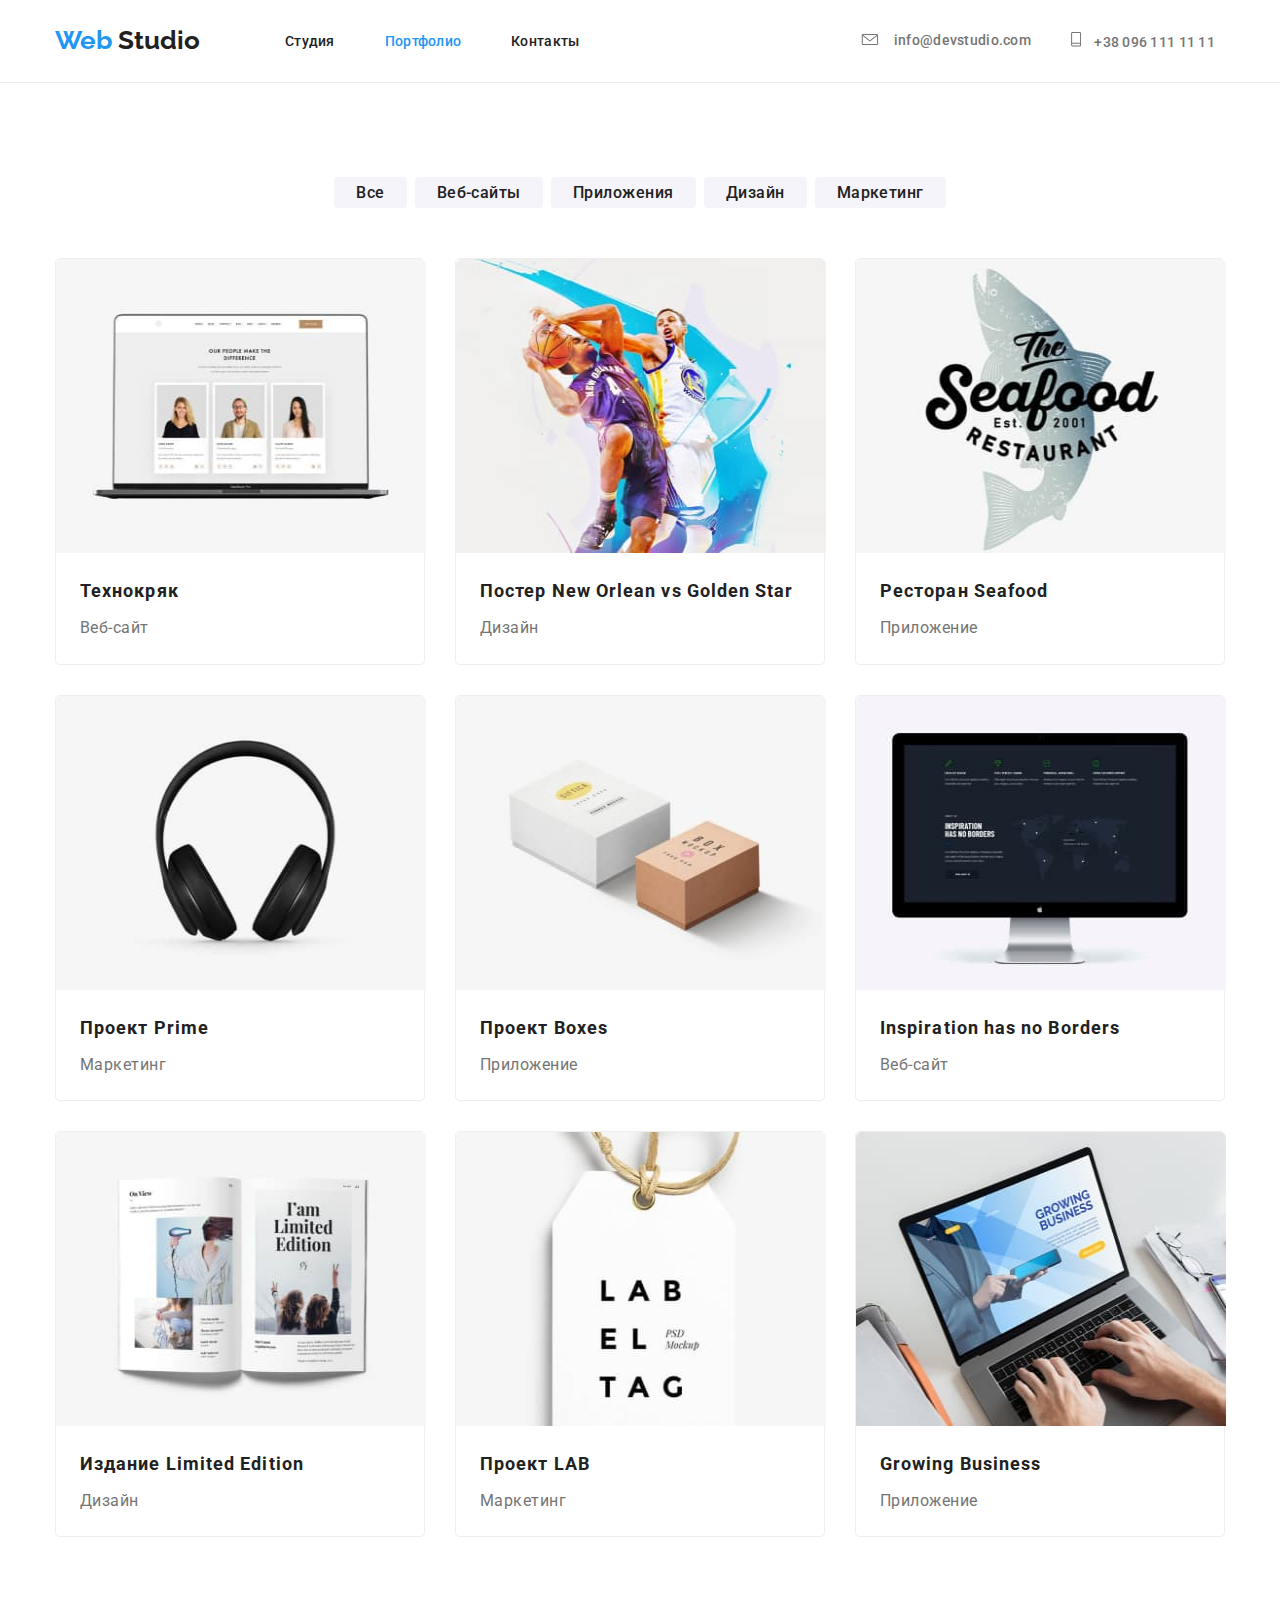
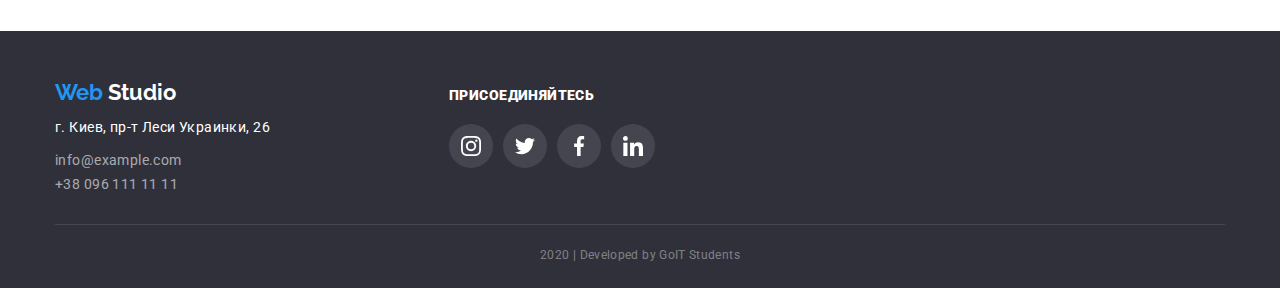
==== commit 5630394d: "Добавляет тень на портфолио и убирает лишние свг" ====
--- a/portfolio.html
+++ b/portfolio.html
@@ -50,7 +50,7 @@
     <main>
         <section class="section">
           <div class="container">
-            <h1>Наши работы</h1>
+            <h1 class="visually-hidden">Наши работы</h1>
             <ul class="list main-button">
                 <li class="item">
                     <button class="section-buttom" type="button">Все</button>
--- a/css/portfolio.css
+++ b/css/portfolio.css
@@ -1,3 +1,14 @@
+.visually-hidden {
+    position: absolute;
+    width: 1px;
+    height: 1px;
+    margin: -1px;
+    border: 0px;
+    padding: 0px;
+    clip: rect(0 0 0 0);
+    overflow: hidden;
+  }
+
 .main-button {
     display: flex;
     justify-content: center;
@@ -38,6 +49,10 @@
 
     border: 1px solid var(--border-our-team-color);
     border-radius: 5px;
+}
+
+.our-works .item:hover, .our-works .item:focus {
+    box-shadow: 1px 4px 6px rgba(0, 0, 0, 0.16), 0px 4px 4px rgba(0, 0, 0, 0.06), 0px 1px 1px rgba(0, 0, 0, 0.12);
 }
 
 .img-our-team {
